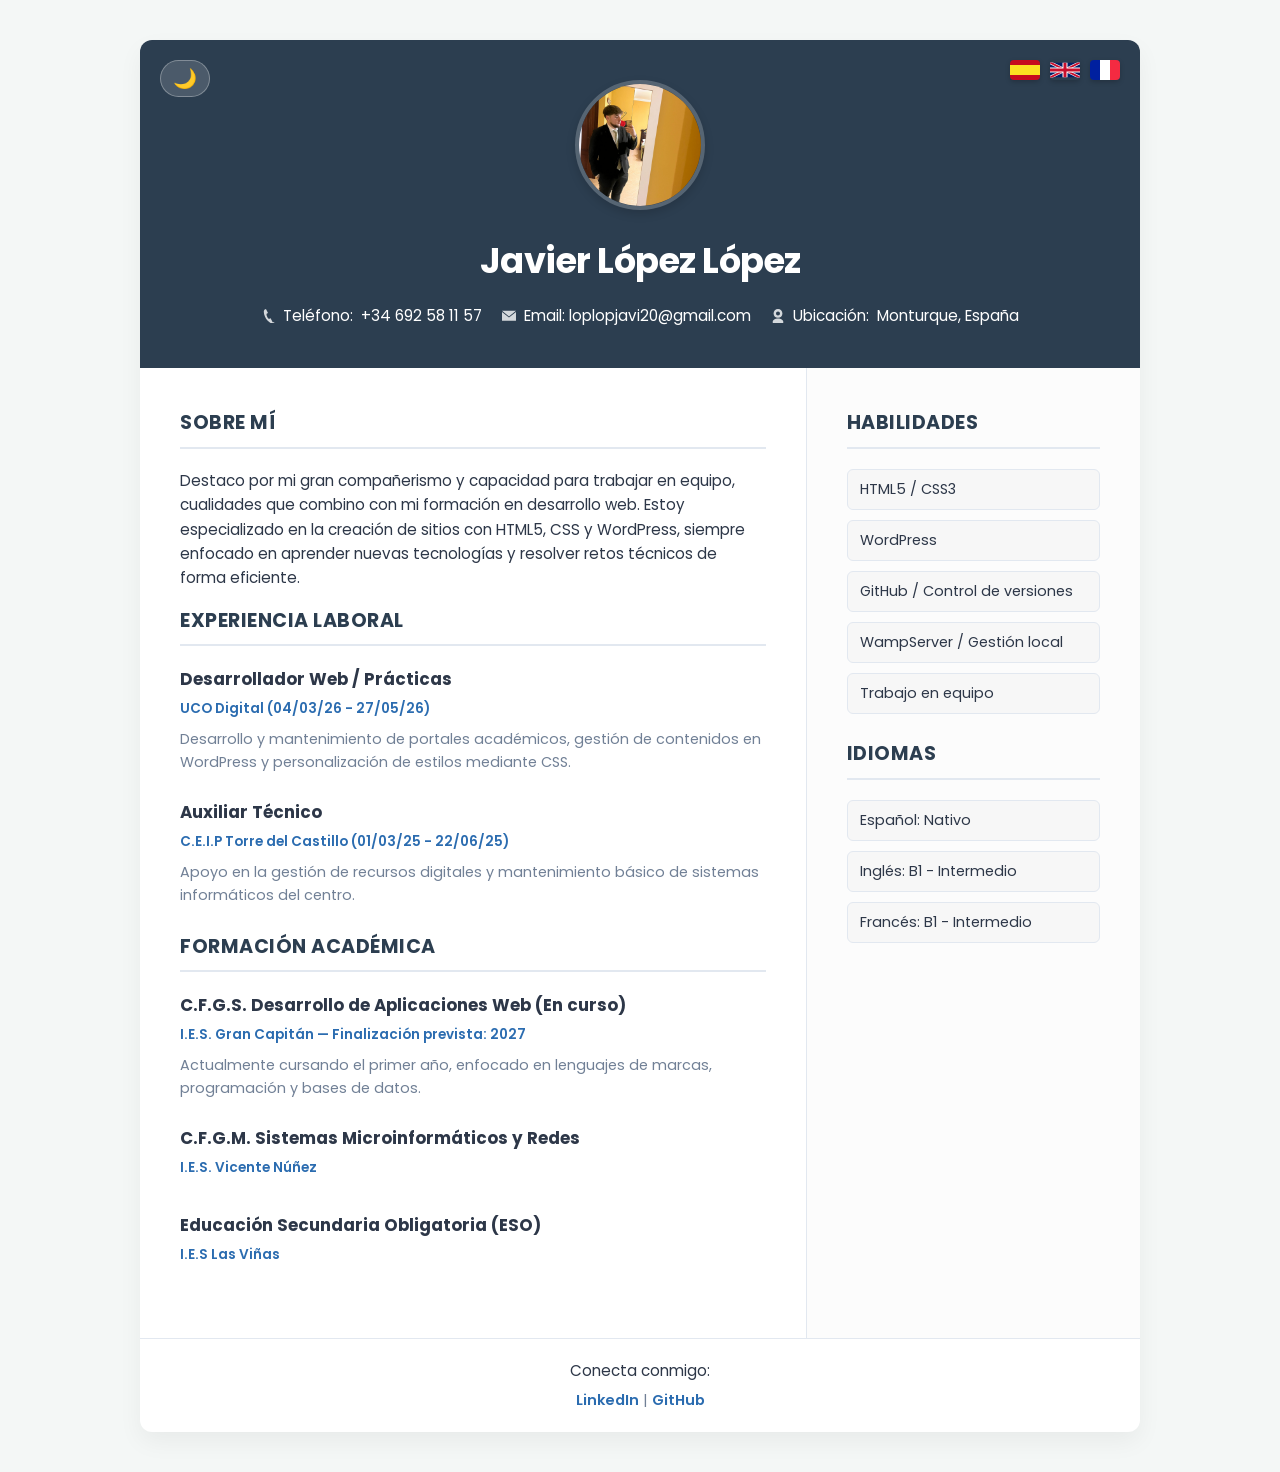
==== index.html @ 89aa53de "Add files via upload" ====
<!DOCTYPE html>
<html lang="es">
<head>
    <meta charset="UTF-8">
    <meta name="viewport" content="width=device-width, initial-scale=1.0">
    <title>CV Javier López López</title>
    <link href="https://fonts.googleapis.com/css2?family=Poppins:wght@300;400;600;700&display=swap" rel="stylesheet">
    <style>
        /* Variables globales para gestionar los temas visuales */
        :root {
            --bg-body: #f4f7f6;
            --bg-card: #ffffff;
            --text-main: #2d3748;
            --text-muted: #718096;
            --primary-color: #2c3e50; /* Tu azul marino original */
            --accent-color: #2b6cb0;
            --border-color: #e2e8f0;
            --header-text: #ffffff;
        }

        /* MODO OSCURO PREMIUM: Colores suaves, elegantes y de alto contraste pero relajados */
        body.dark-mode {
            --bg-body: #0b0f17;       /* Fondo de página negro azulado muy elegante */
            --bg-card: #161f30;       /* Cajas de contenido ligeramente más claras */
            --text-main: #f1f5f9;     /* Texto principal blanco roto (no daña la vista) */
            --text-muted: #94a3b8;    /* Texto secundario gris claro legible */
            --primary-color: #5a0c0c; /* ROJO VINOTINTO PROFESIONAL (Sustituye al rojo chillón) */
            --accent-color: #f87171;   /* Toques de color suaves */
            --border-color: #24324d;   /* Bordes y líneas divisorias integrados */
            --header-text: #ffffff;   /* Texto del header en blanco sobre el fondo vino */
        }

        /* Estilos Base y Reset */
        * {
            margin: 0;
            padding: 0;
            box-sizing: border-box;
        }

        body {
            font-family: 'Poppins', sans-serif;
            background-color: var(--bg-body);
            color: var(--text-main);
            line-height: 1.6;
            padding: 40px 20px;
            transition: background-color 0.3s, color 0.3s;
        }

        .container {
            max-width: 1000px;
            margin: 0 auto;
            background-color: var(--bg-card);
            border-radius: 12px;
            overflow: hidden;
            box-shadow: 0 10px 25px rgba(0, 0, 0, 0.05);
            transition: background-color 0.3s, box-shadow 0.3s;
        }

        /* Encabezado Principal */
        header {
            background-color: var(--primary-color);
            color: var(--header-text);
            padding: 40px;
            position: relative;
            text-align: center;
            transition: background-color 0.3s;
        }

        header img {
            border-radius: 50%;
            border: 4px solid rgba(255, 255, 255, 0.2);
            object-fit: cover;
            margin-bottom: 15px;
            box-shadow: 0 4px 10px rgba(0,0,0,0.15);
        }

        header h1 {
            font-size: 2.2rem;
            font-weight: 700;
            letter-spacing: -0.5px;
            margin-bottom: 15px;
        }

        .contact-info {
            display: flex;
            flex-wrap: wrap;
            justify-content: center;
            gap: 20px;
            font-size: 0.95rem;
        }

        .contact-item {
            display: flex;
            align-items: center;
            gap: 8px;
        }

        .contact-item svg {
            fill: currentColor;
            opacity: 0.8;
        }

        /* Botones de Control Flotantes */
        .btn-modo-izq {
            position: absolute;
            top: 20px;
            left: 20px;
            background: rgba(255, 255, 255, 0.15);
            border: 1px solid rgba(255, 255, 255, 0.3);
            font-size: 1.2rem;
            cursor: pointer;
            padding: 6px 12px;
            border-radius: 20px;
            transition: all 0.2s;
            display: inline-flex;
            align-items: center;
        }
        .btn-modo-izq:hover {
            transform: scale(1.05);
            background: rgba(255, 255, 255, 0.3);
        }

        .idiomas-selector-der {
            position: absolute;
            top: 20px;
            right: 20px;
            display: flex;
            gap: 10px;
        }
        .idiomas-selector-der span {
            cursor: pointer;
            display: inline-flex;
            align-items: center;
            transition: transform 0.2s;
            box-shadow: 0 2px 5px rgba(0,0,0,0.2);
            border-radius: 4px;
            overflow: hidden;
        }
        .idiomas-selector-der span:hover {
            transform: scale(1.1);
        }

        /* Estructura de Columnas Asimétrica */
        .cv-content {
            display: grid;
            grid-template-columns: 2fr 1fr;
            transition: border-color 0.3s;
        }

        main {
            padding: 40px;
            border-right: 1px solid var(--border-color);
            transition: border-color 0.3s;
        }

        aside {
            padding: 40px;
            background-color: rgba(0, 0, 0, 0.01);
        }

        /* Estilos de Secciones y Textos */
        h2 {
            color: var(--accent-color);
            font-size: 1.2rem;
            font-weight: 700;
            text-transform: uppercase;
            letter-spacing: 0.5px;
            margin-bottom: 20px;
            padding-bottom: 8px;
            border-bottom: 2px solid var(--border-color);
            transition: color 0.3s, border-color 0.3s;
        }
        
        /* En el modo claro, preferimos que los h2 usen el azul primario */
        body:not(.dark-mode) h2 {
            color: var(--primary-color);
        }

        p {
            font-size: 0.95rem;
            margin-bottom: 15px;
            color: var(--text-main);
        }

        ul {
            list-style: none;
            margin-bottom: 25px;
        }

        .timeline-item {
            margin-bottom: 25px;
            position: relative;
        }

        .timeline-item strong {
            display: block;
            font-size: 1.05rem;
            color: var(--text-main);
            margin-bottom: 2px;
        }

        .timeline-date {
            display: inline-block;
            font-size: 0.85rem;
            color: var(--accent-color);
            font-weight: 600;
            margin-bottom: 8px;
            transition: color 0.3s;
        }

        .timeline-item p {
            color: var(--text-muted);
            font-size: 0.9rem;
        }

        /* Lista de Habilidades e Idiomas */
        .skill-list li {
            background: rgba(0, 0, 0, 0.02);
            border: 1px solid var(--border-color);
            padding: 8px 12px;
            border-radius: 6px;
            margin-bottom: 10px;
            font-size: 0.9rem;
            font-weight: 400;
            color: var(--text-main);
            transition: background 0.3s, border-color 0.3s;
        }
        body.dark-mode .skill-list li {
            background: rgba(255, 255, 255, 0.03);
        }

        /* Pie de página */
        footer {
            padding: 20px;
            text-align: center;
            border-top: 1px solid var(--border-color);
            font-size: 0.9rem;
            color: var(--text-muted);
            transition: border-color 0.3s;
        }

        footer a {
            color: var(--accent-color);
            text-decoration: none;
            font-weight: 600;
            transition: color 0.3s;
        }
        footer a:hover {
            text-decoration: underline;
        }

        /* Diseño Adaptable (Responsive) para móviles */
        @media (max-width: 768px) {
            .cv-content {
                grid-template-columns: 1fr;
            }
            main {
                border-right: none;
                border-bottom: 1px solid var(--border-color);
                padding: 30px 20px;
            }
            aside {
                padding: 30px 20px;
            }
            header {
                padding: 60px 20px 30px 20px;
            }
            .contact-info {
                flex-direction: column;
                align-items: center;
                gap: 10px;
            }
        }
    </style>
</head>
<body>

    <div class="container">
        <header>
            <button class="btn-modo-izq" onclick="toggleModo()" aria-label="Cambiar tema visual">🌙</button>

            <div class="idiomas-selector-der">
                <span onclick="cambiarIdioma('es')" title="Español">
                    <svg viewBox="0 0 750 500" width="30" height="20" aria-hidden="true">
                        <rect width="750" height="500" fill="#c60b1e"/>
                        <rect width="750" height="250" y="125" fill="#fbe122"/>
                    </svg>
                </span>
                <span onclick="cambiarIdioma('en')" title="English">
                    <svg viewBox="0 0 60 30" width="30" height="20" aria-hidden="true">
                        <clipPath id="s"><path d="M0,0 v30 h60 v-30 z"/></clipPath>
                        <path d="M0,0 v30 h60 v-30 z" fill="#012169" clip-path="url(#s)"/>
                        <path d="M0,0 L60,30 M60,0 L0,30" stroke="#fff" stroke-width="6" clip-path="url(#s)"/>
                        <path d="M0,0 L60,30 M60,0 L0,30" stroke="#c8102e" stroke-width="4" clip-path="url(#s)"/>
                        <path d="M30,0 v30 M0,15 h60" stroke="#fff" stroke-width="10" clip-path="url(#s)"/>
                        <path d="M30,0 v30 M0,15 h60" stroke="#c8102e" stroke-width="6" clip-path="url(#s)"/>
                    </svg>
                </span>
                <span onclick="cambiarIdioma('fr')" title="Français">
                    <svg viewBox="0 0 3 2" width="30" height="20" aria-hidden="true">
                        <rect width="1" height="2" fill="#00209F"/>
                        <rect width="1" height="2" x="1" fill="#FFF"/>
                        <rect width="1" height="2" x="2" fill="#F42A41"/>
                    </svg>
                </span>
            </div>

            <div>
                <img src="images/perfil.jpg" alt="Fotografía de Javier López López" width="130" height="130">
                <h1>Javier López López</h1>
                
                <div class="contact-info">
                    <div class="contact-item">
                        <svg width="14" height="14" viewBox="0 0 24 24"><path d="M20 22.621l-3.521-6.795c-.008.004-1.974.97-2.064 1.011-2.24 1.086-6.753-7.859-4.161-9.113.19-.092 1.748-.846 1.748-.846l-3.511-6.878s-1.701.826-1.895.919c-3.725 1.802-1.258 12.593 4.908 19.349 6.276 6.875 12.188 4.116 12.188 4.116l-1.693-1.763z"/></svg>
                        <span data-es="Teléfono:" data-en="Phone:" data-fr="Téléphone:">Teléfono:</span> +34 692 58 11 57
                    </div>
                    <div class="contact-item">
                        <svg width="14" height="14" viewBox="0 0 24 24"><path d="M12 12.713l-11.985-9.713h23.971l-11.986 9.713zm-12.015-7.743v15.03h24v-15.03l-12 9.73-12-9.73z"/></svg>
                        Email: loplopjavi20@gmail.com
                    </div>
                    <div class="contact-item">
                        <svg width="14" height="14" viewBox="0 0 24 24"><path d="M12 0c-4.198 0-7.6 3.402-7.6 7.602 0 4.198 3.402 7.6 7.6 7.6s7.6-3.402 7.6-7.602c0-4.198-3.402-7.6-7.6-7.6zm0 11c-1.878 0-3.4-1.522-3.4-3.4s1.522-3.4 3.4-3.4 3.4 1.522 3.4 3.4-1.522 3.4-3.4 3.4zm0 5.125c-4.902 0-9 2.446-9 5.5v2.375h18v-2.375c0-3.054-4.098-5.5-9-5.5z"/></svg>
                        <span data-es="Ubicación:" data-en="Location:" data-fr="Emplacement:">Ubicación:</span> Monturque, España
                    </div>
                </div>
            </div>
        </header>

        <div class="cv-content">
            <main>
                <section>
                    <h2 data-es="Sobre mí" data-en="About me" data-fr="À propos de moi">Sobre mí</h2>
                    <p data-es="Destaco por mi gran compañerismo y capacidad para trabajar en equipo, cualidades que combino con mi formación en desarrollo web. Estoy especializado en la creación de sitios con HTML5, CSS y WordPress, siempre enfocado en aprender nuevas tecnologías y resolver retos técnicos de forma eficiente." 
                       data-en="I stand out for my great camaraderie and teamwork skills, qualities that I combine with my web development training. I specialize in creating sites with HTML5, CSS, and WordPress, always focused on learning new technologies and solving technical challenges efficiently." 
                       data-fr="Je me distingue por mon grand esprit de camaraderie et ma capacité à travailler en équipe, des qualités que j'associe à ma formation en développement web. Je suis spécialisé dans la création de sites avec HTML5, CSS et WordPress, toujours axé sur l'apprentissage de nouvelles technologies et la résolution efficace de défis techniques.">
                       Destaco por mi gran compañerismo y capacidad para trabajar en equipo, cualidades que combino con mi formación en desarrollo web. Estoy especializado en la creación de sitios con HTML5, CSS y WordPress, siempre enfocado en aprender nuevas tecnologías y resolver retos técnicos de forma eficiente.
                    </p>

                    <h2 data-es="Experiencia Laboral" data-en="Work Experience" data-fr="Expérience Professionnelle">Experiencia Laboral</h2>
                    <ul>
                        <li class="timeline-item">
                            <strong data-es="Desarrollador Web / Prácticas" data-en="Web Developer / Internship" data-fr="Développeur Web / Stage">Desarrollador Web / Prácticas</strong>
                            <span class="timeline-date">UCO Digital (04/03/26 - 27/05/26)</span>
                            <p data-es="Desarrollo y mantenimiento de portales académicos, gestión de contenidos en WordPress y personalización de estilos mediante CSS." 
                               data-en="Development and maintenance of academic portals, content management in WordPress, and style customization using CSS." 
                               data-fr="Développement et maintenance de portales académiques, gestion de contenu sur WordPress y personnalisation des styles via CSS.">
                               Desarrollo y mantenimiento de portales académicos, gestión de contenidos en WordPress y personalización de estilos mediante CSS.
                            </p>
                        </li>
                        <li class="timeline-item">
                            <strong data-es="Auxiliar Técnico" data-en="Technical Assistant" data-fr="Assistant Technique">Auxiliar Técnico</strong>
                            <span class="timeline-date">C.E.I.P Torre del Castillo (01/03/25 - 22/06/25)</span>
                            <p data-es="Apoyo en la gestión de recursos digitales y mantenimiento básico de sistemas informáticos del centro." 
                               data-en="Support in the management of digital resources and basic maintenance of the center's computer systems." 
                               data-fr="Soutien dans la gestion des ressources numériques et maintenance de base des systèmes informatiques du centre.">
                               Apoyo en la gestión de recursos digitales y mantenimiento básico de sistemas informáticos del centro.
                            </p>
                        </li>
                    </ul>

                    <h2 data-es="Formación Académica" data-en="Education" data-fr="Formation Académique">Formación Académica</h2>
                    <ul>
                        <li class="timeline-item">
                            <strong data-es="C.F.G.S. Desarrollo de Aplicaciones Web (En curso)" data-en="HND in Web Applications Development (In progress)" data-fr="B.T.S. Développeur d'Applications Web (En cours)">C.F.G.S. Desarrollo de Aplicaciones Web (En curso)</strong>
                            <span class="timeline-date">I.E.S. Gran Capitán — <span data-es="Finalización prevista:" data-en="Expected completion:" data-fr="Fin prévue:">Finalización prevista:</span> 2027</span>
                            <p data-es="Actualmente cursando el primer año, enfocado en lenguajes de marcas, programación y bases de datos." 
                               data-en="Currently in my first year, focusing on markup languages, programming, and databases." 
                               data-fr="Actuellement en première année, axé sur les langages de balisage, la programmation et les bases de données.">
                               Actualmente cursando el primer año, enfocado en lenguajes de marcas, programación y bases de datos.
                            </p>
                        </li>
                        <li class="timeline-item">
                            <strong data-es="C.F.G.M. Sistemas Microinformáticos y Redes" data-en="VET in Microcomputer Systems and Networks" data-fr="C.A.P. Systèmes Microinformatiques et Réseaux">C.F.G.M. Sistemas Microinformáticos y Redes</strong>
                            <span class="timeline-date">I.E.S. Vicente Núñez</span>
                        </li>
                        <li class="timeline-item">
                            <strong data-es="Educación Secundaria Obligatoria (ESO)" data-en="Compulsory Secondary Education (ESO)" data-fr="Enseignement Secondaire Obligatoire (ESO)">Educación Secundaria Obligatoria (ESO)</strong>
                            <span class="timeline-date">I.E.S Las Viñas</span>
                        </li>
                    </ul>
                </section>
            </main>

            <aside>
                <h2 data-es="Habilidades" data-en="Skills" data-fr="Compétences">Habilidades</h2>
                <ul class="skill-list">
                    <li>HTML5 / CSS3</li>
                    <li>WordPress</li>
                    <li>GitHub / <span data-es="Control de versiones" data-en="Version Control" data-fr="Contrôle de Version">Control de versiones</span></li>
                    <li>WampServer / <span data-es="Gestión local" data-en="Local Management" data-fr="Gestion Locale">Gestión local</span></li>
                    <li data-es="Trabajo en equipo" data-en="Teamwork" data-fr="Travail d'équipe">Trabajo en equipo</li>
                </ul>

                <h2 data-es="Idiomas" data-en="Languages" data-fr="Langues">Idiomas</h2>
                <ul class="skill-list">
                    <li><span data-es="Español: Nativo" data-en="Spanish: Native" data-fr="Espagnol: Maternelle">Español: Nativo</span></li>
                    <li><span data-es="Inglés: B1 - Intermedio" data-en="English: B1 - Intermediate" data-fr="Anglais: B1 - Intermédiaire">Inglés: B1 - Intermedio</span></li>
                    <li><span data-es="Francés: B1 - Intermedio" data-en="French: B1 - Intermediate" data-fr="Français: B1 - Intermédiaire">Francés: B1 - Intermedio</span></li>
                </ul>
            </aside>
        </div>

        <footer>
            <div>
                <p style="margin-bottom: 5px;" data-es="Conecta conmigo:" data-en="Connect with me:" data-fr="Contactez-moi:">Conecta conmigo:</p>
                <a href="https://www.linkedin.com/in/tu-usuario" target="_blank">LinkedIn</a> | 
                <a href="https://github.com/tu-usuario" target="_blank">GitHub</a>
            </div>
        </footer>
    </div>

    <script>
        function cambiarIdioma(idioma) {
            document.documentElement.lang = idioma;
            const elementos = document.querySelectorAll(`[data-${idioma}]`);
            elementos.forEach(el => {
                el.textContent = el.getAttribute(`data-${idioma}`);
            });
        }

        function toggleModo() {
            const body = document.body;
            body.classList.toggle('dark-mode');
            
            const boton = document.querySelector('.btn-modo-izq');
            if(body.classList.contains('dark-mode')) {
                boton.textContent = '☀️';
                boton.setAttribute('aria-label', 'Cambiar a modo claro');
            } else {
                boton.textContent = '🌙';
                boton.setAttribute('aria-label', 'Cambiar a modo oscuro');
            }
        }
    </script>
</body>
</html>
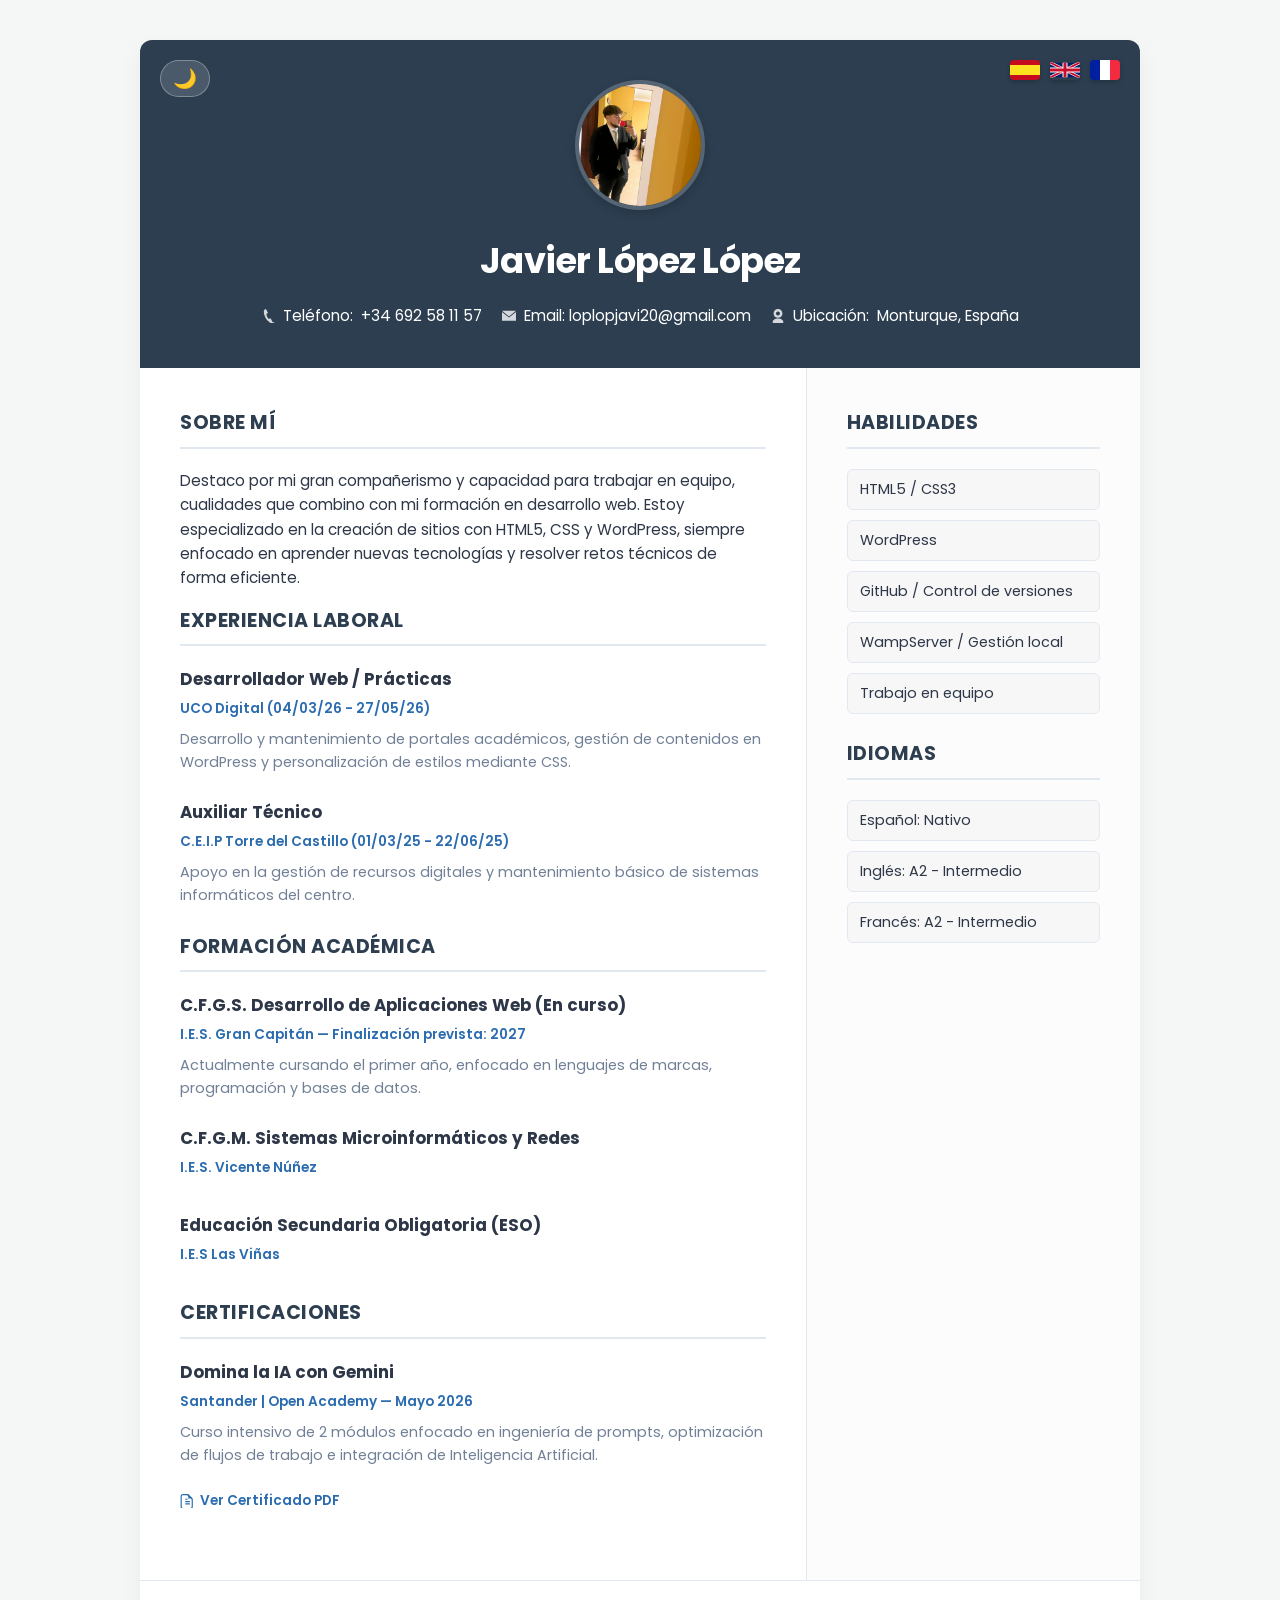
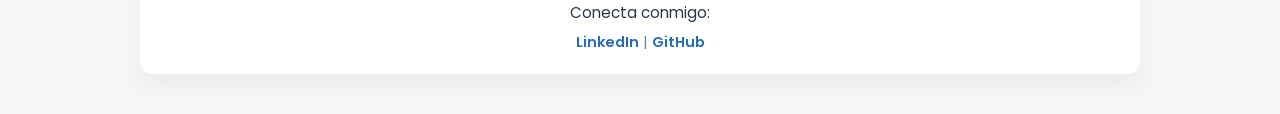
==== commit f10dabf0: "Add files via upload" ====
--- a/index.html
+++ b/index.html
@@ -211,6 +211,23 @@
         .timeline-item p {
             color: var(--text-muted);
             font-size: 0.9rem;
+        }
+
+        /* Estilo para los enlaces de los certificados */
+        .btn-certificado {
+            display: inline-flex;
+            align-items: center;
+            gap: 6px;
+            margin-top: 8px;
+            font-size: 0.85rem;
+            color: var(--accent-color);
+            text-decoration: none;
+            font-weight: 600;
+            transition: opacity 0.2s;
+        }
+        .btn-certificado:hover {
+            text-decoration: underline;
+            opacity: 0.8;
         }
 
         /* Lista de Habilidades e Idiomas */
@@ -378,6 +395,23 @@
                             <span class="timeline-date">I.E.S Las Viñas</span>
                         </li>
                     </ul>
+
+                    <h2 data-es="Certificaciones" data-en="Certifications" data-fr="Certifications">Certificaciones</h2>
+                    <ul>
+                        <li class="timeline-item">
+                            <strong data-es="Domina la IA con Gemini" data-en="Master AI with Gemini" data-fr="Maîtrisez l'IA avec Gemini">Domina la IA con Gemini</strong>
+                            <span class="timeline-date" data-es="Santander | Open Academy — Mayo 2026" data-en="Santander | Open Academy — May 2026" data-fr="Santander | Open Academy — Mai 2026">Santander | Open Academy — Mayo 2026</span>
+                            <p data-es="Curso intensivo de 2 módulos enfocado en ingeniería de prompts, optimización de flujos de trabajo e integración de Inteligencia Artificial." 
+                               data-en="Intensive 2-module course focusing on prompt engineering, workflow optimization, and Artificial Intelligence integration." 
+                               data-fr="Cours intensif de 2 modules axé sur l'ingénierie des prompts, l'optimisation des flux de travail et l'intégration de l'Intelligence Artificielle.">
+                               Curso intensivo de 2 módulos enfocado en ingeniería de prompts, optimización de flujos de trabajo e integración de Inteligencia Artificial.
+                            </p>
+                            <a href="certificado/Certificado-IA.pdf" target="_blank" class="btn-certificado" aria-label="Ver Certificado">
+                                <svg width="14" height="14" viewBox="0 0 24 24" fill="currentColor"><path d="M11.362 2c4.156 0 2.638 6 2.638 6s6-1.55 6 2.457v11.543c0 1.104-.896 2-2 2h-13c-1.104 0-2-.896-2-2v-18c0-1.104.896-2 2-2h6.362zm.638-2h-7c-2.209 0-4 1.791-4 4v18c0 2.209 1.791 4 4 4h13c2.209 0 4-1.791 4-4v-12.543c0-1.13-.449-2.215-1.252-3.018l-5.73-5.73c-.802-.803-1.887-1.252-3.018-1.252zm-3 18h8v-2h-8v2zm0-4h8v-2h-8v2zm0-4h4v-2h-4v2z"/></svg>
+                                <span data-es="Ver Certificado PDF" data-en="View PDF Certificate" data-fr="Voir le Certificat PDF">Ver Certificado PDF</span>
+                            </a>
+                        </li>
+                    </ul>
                 </section>
             </main>
 
@@ -394,8 +428,8 @@
                 <h2 data-es="Idiomas" data-en="Languages" data-fr="Langues">Idiomas</h2>
                 <ul class="skill-list">
                     <li><span data-es="Español: Nativo" data-en="Spanish: Native" data-fr="Espagnol: Maternelle">Español: Nativo</span></li>
-                    <li><span data-es="Inglés: B1 - Intermedio" data-en="English: B1 - Intermediate" data-fr="Anglais: B1 - Intermédiaire">Inglés: B1 - Intermedio</span></li>
-                    <li><span data-es="Francés: B1 - Intermedio" data-en="French: B1 - Intermediate" data-fr="Français: B1 - Intermédiaire">Francés: B1 - Intermedio</span></li>
+                    <li><span data-es="Inglés: A2 - Intermedio" data-en="English: A2 - Intermediate" data-fr="Anglais: A2 - Intermédiaire">Inglés: A2 - Intermedio</span></li>
+                    <li><span data-es="Francés: A2 - Intermedio" data-en="French: A2 - Intermediate" data-fr="Français: A2 - Intermédiaire">Francés: A2 - Intermedio</span></li>
                 </ul>
             </aside>
         </div>
@@ -403,7 +437,7 @@
         <footer>
             <div>
                 <p style="margin-bottom: 5px;" data-es="Conecta conmigo:" data-en="Connect with me:" data-fr="Contactez-moi:">Conecta conmigo:</p>
-                <a href="https://www.linkedin.com/in/tu-usuario" target="_blank">LinkedIn</a> | 
+                <a href="https://www.linkedin.com/in/javierlopezlopez" target="_blank">LinkedIn</a> | 
                 <a href="https://github.com/tu-usuario" target="_blank">GitHub</a>
             </div>
         </footer>
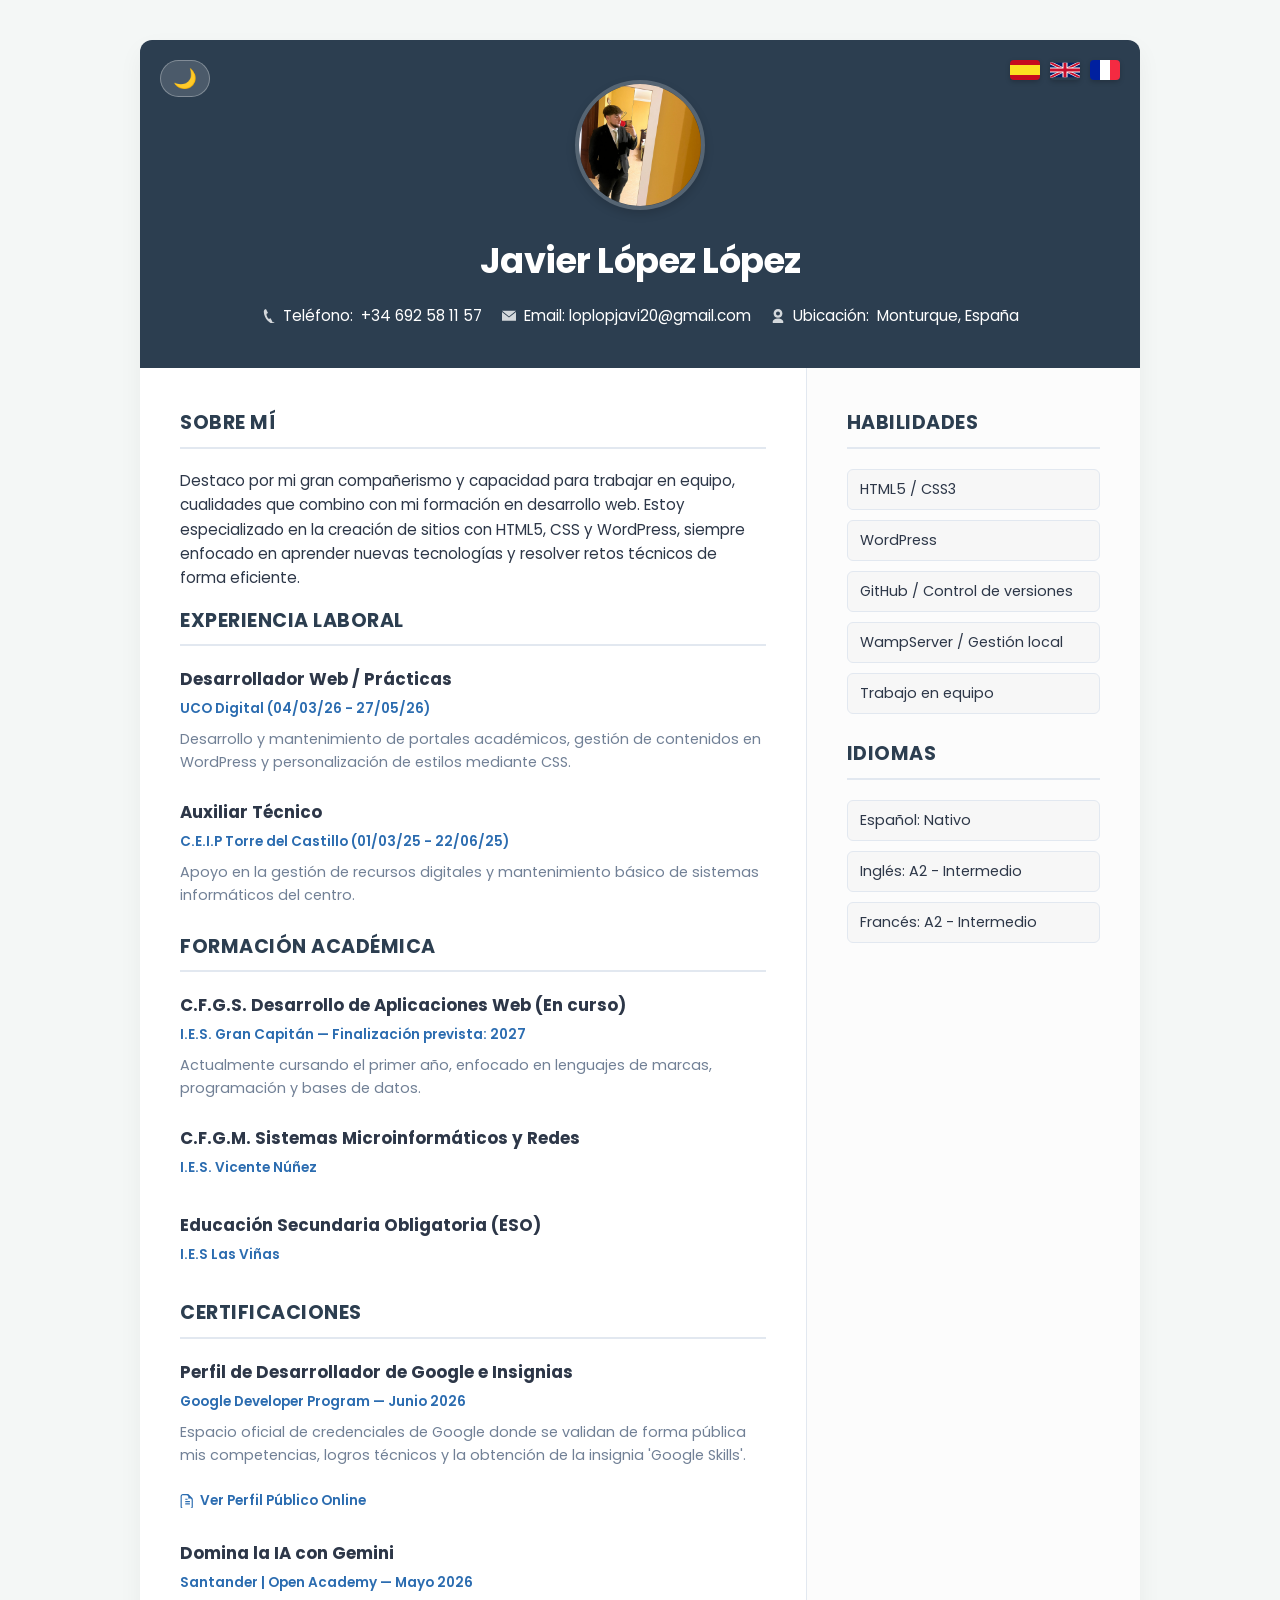
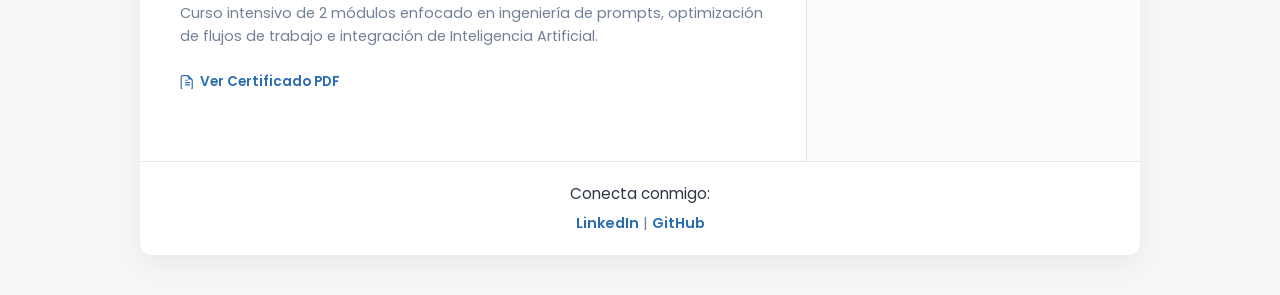
==== commit ab4b1bc7: "Add files via upload" ====
--- a/index.html
+++ b/index.html
@@ -398,6 +398,21 @@
 
                     <h2 data-es="Certificaciones" data-en="Certifications" data-fr="Certifications">Certificaciones</h2>
                     <ul>
+                        <!-- SECCIÓN ACTUALIZADA: Google Developer Profile con tu enlace público directo -->
+                        <li class="timeline-item">
+                            <strong data-es="Perfil de Desarrollador de Google e Insignias" data-en="Google Developer Profile & Badges" data-fr="Profil Développeur Google & Badges">Perfil de Desarrollador de Google e Insignias</strong>
+                            <span class="timeline-date" data-es="Google Developer Program — Junio 2026" data-en="Google Developer Program — June 2026" data-fr="Google Developer Program — Juin 2026">Google Developer Program — Junio 2026</span>
+                            <p data-es="Espacio oficial de credenciales de Google donde se validan de forma pública mis competencias, logros técnicos y la obtención de la insignia 'Google Skills'." 
+                               data-en="Official Google credential space where my skills, technical achievements, and the acquisition of the 'Google Skills' badge are publicly validated." 
+                               data-fr="Espace de certification officiel de Google où mes compétences, mes réalisations techniques y l'obtention du badge 'Google Skills' sont validées publiquement.">
+                               Espacio oficial de credenciales de Google donde se validan de forma pública mis competencias, logros técnicos y la obtención de la insignia 'Google Skills'.
+                            </p>
+                            <a href="https://me.developers.google.com/u/107146499577730370060" target="_blank" class="btn-certificado" aria-label="Ver Perfil de Desarrollador de Google e Insignias">
+                                <svg width="14" height="14" viewBox="0 0 24 24" fill="currentColor"><path d="M11.362 2c4.156 0 2.638 6 2.638 6s6-1.55 6 2.457v11.543c0 1.104-.896 2-2 2h-13c-1.104 0-2-.896-2-2v-18c0-1.104.896-2 2-2h6.362zm.638-2h-7c-2.209 0-4 1.791-4 4v18c0 2.209 1.791 4 4 4h13c2.209 0 4-1.791 4-4v-12.543c0-1.13-.449-2.215-1.252-3.018l-5.73-5.73c-.802-.803-1.887-1.252-3.018-1.252zm-3 18h8v-2h-8v2zm0-4h8v-2h-8v2zm0-4h4v-2h-4v2z"/></svg>
+                                <span data-es="Ver Perfil Público Online" data-en="View Public Profile Online" data-fr="Voir le Profil Public en Ligne">Ver Perfil Público Online</span>
+                            </a>
+                        </li>
+
                         <li class="timeline-item">
                             <strong data-es="Domina la IA con Gemini" data-en="Master AI with Gemini" data-fr="Maîtrisez l'IA avec Gemini">Domina la IA con Gemini</strong>
                             <span class="timeline-date" data-es="Santander | Open Academy — Mayo 2026" data-en="Santander | Open Academy — May 2026" data-fr="Santander | Open Academy — Mai 2026">Santander | Open Academy — Mayo 2026</span>
@@ -438,7 +453,7 @@
             <div>
                 <p style="margin-bottom: 5px;" data-es="Conecta conmigo:" data-en="Connect with me:" data-fr="Contactez-moi:">Conecta conmigo:</p>
                 <a href="https://www.linkedin.com/in/javierlopezlopez" target="_blank">LinkedIn</a> | 
-                <a href="https://github.com/tu-usuario" target="_blank">GitHub</a>
+                <a href="https://github.com/jloplop" target="_blank">GitHub</a>
             </div>
         </footer>
     </div>
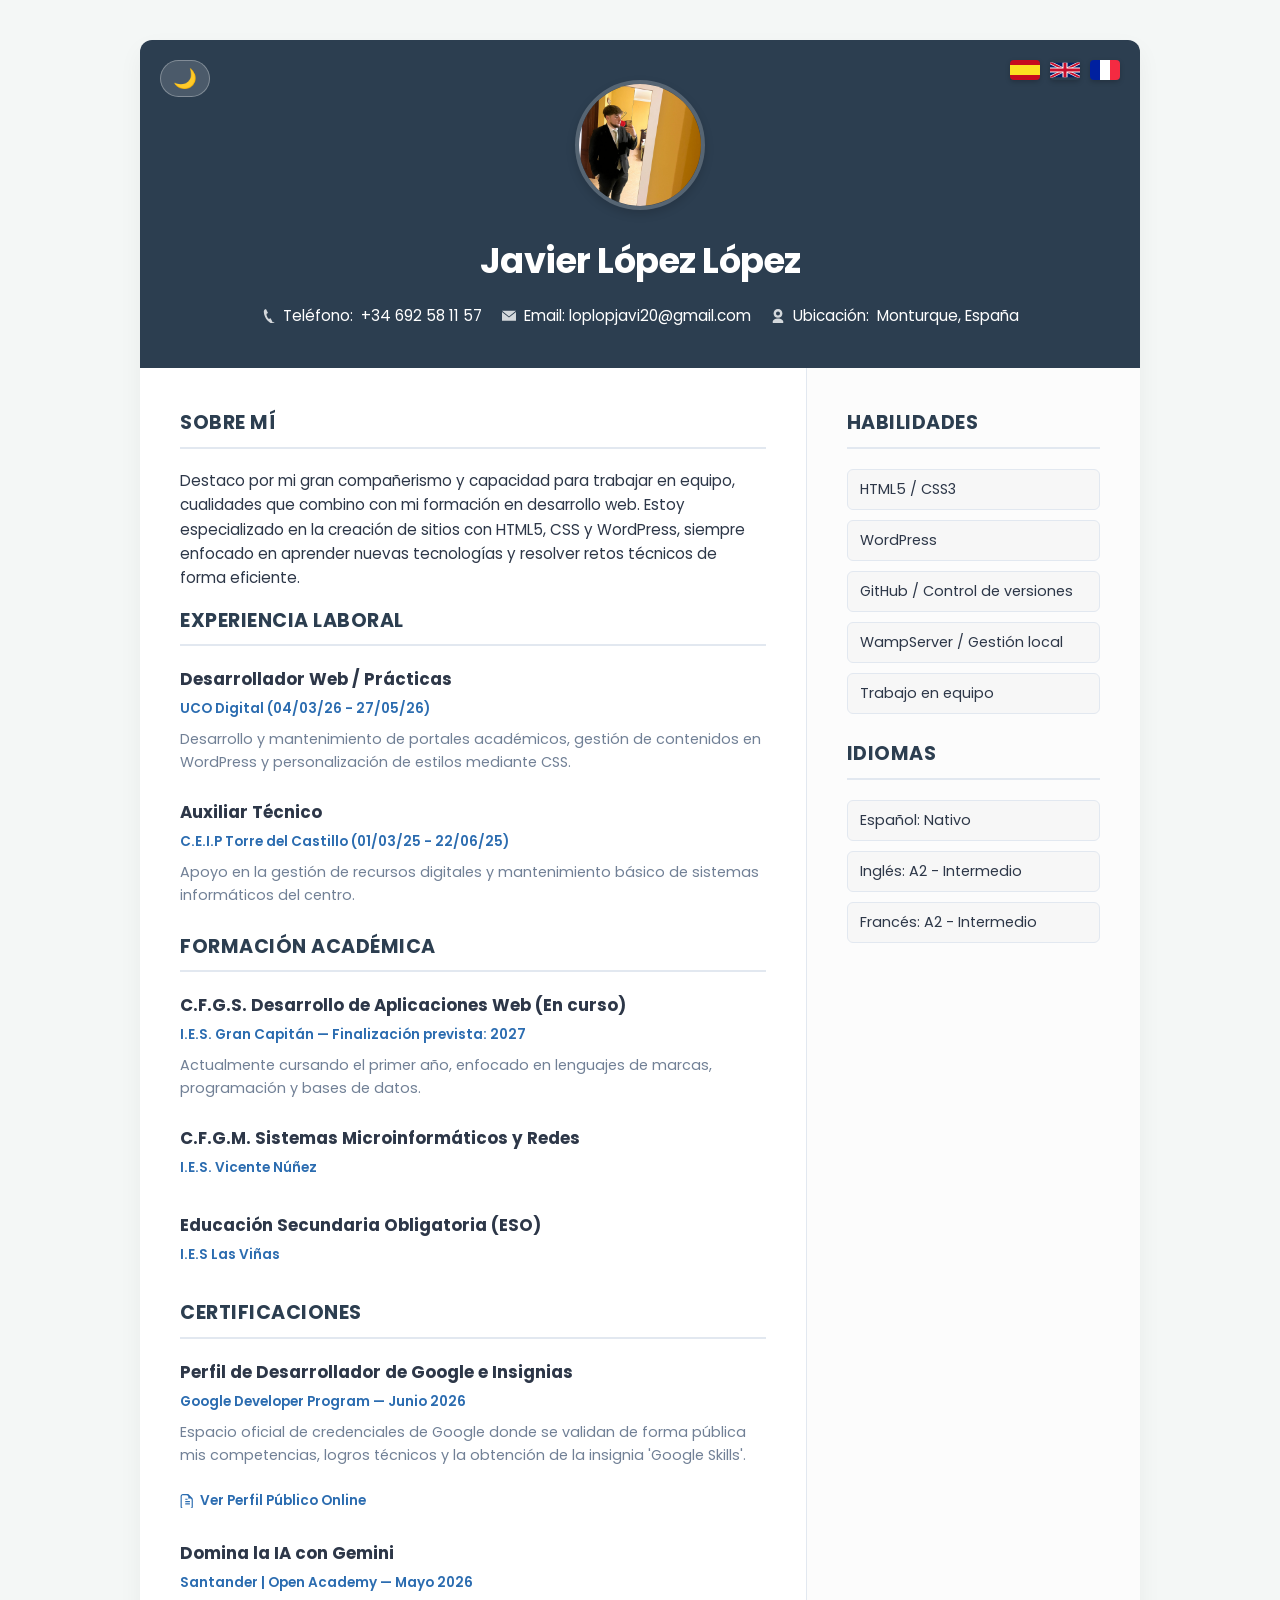
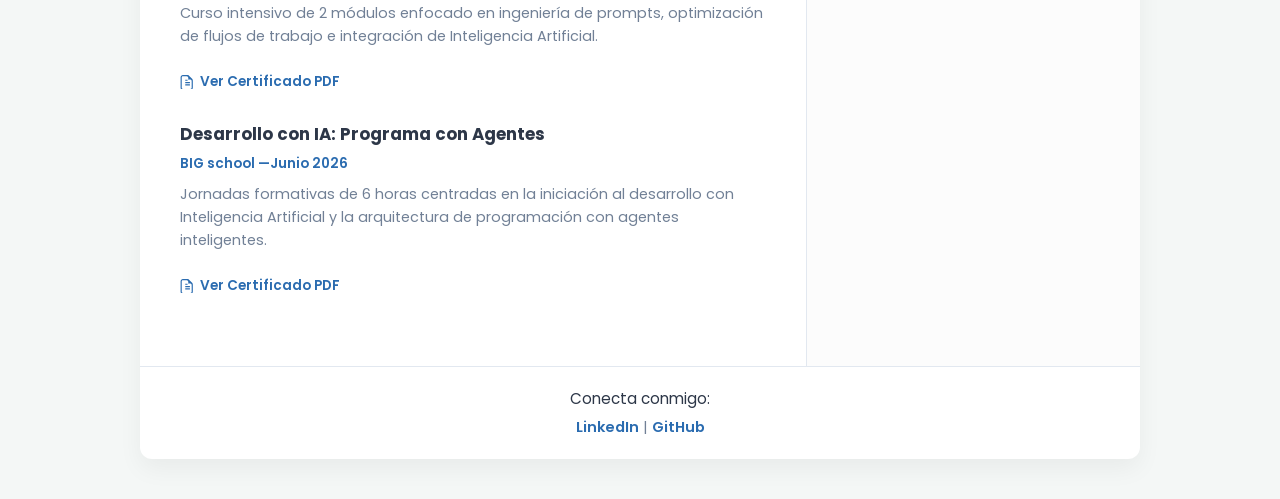
==== commit bf27a0a9: "Add files via upload" ====
--- a/index.html
+++ b/index.html
@@ -398,7 +398,7 @@
 
                     <h2 data-es="Certificaciones" data-en="Certifications" data-fr="Certifications">Certificaciones</h2>
                     <ul>
-                        <!-- SECCIÓN ACTUALIZADA: Google Developer Profile con tu enlace público directo -->
+                        <!-- SECCIÓN: Google Developer Profile con tu enlace público directo -->
                         <li class="timeline-item">
                             <strong data-es="Perfil de Desarrollador de Google e Insignias" data-en="Google Developer Profile & Badges" data-fr="Profil Développeur Google & Badges">Perfil de Desarrollador de Google e Insignias</strong>
                             <span class="timeline-date" data-es="Google Developer Program — Junio 2026" data-en="Google Developer Program — June 2026" data-fr="Google Developer Program — Juin 2026">Google Developer Program — Junio 2026</span>
@@ -413,6 +413,7 @@
                             </a>
                         </li>
 
+                        <!-- SECCIÓN: Domina la IA con Gemini -->
                         <li class="timeline-item">
                             <strong data-es="Domina la IA con Gemini" data-en="Master AI with Gemini" data-fr="Maîtrisez l'IA avec Gemini">Domina la IA con Gemini</strong>
                             <span class="timeline-date" data-es="Santander | Open Academy — Mayo 2026" data-en="Santander | Open Academy — May 2026" data-fr="Santander | Open Academy — Mai 2026">Santander | Open Academy — Mayo 2026</span>
@@ -422,6 +423,21 @@
                                Curso intensivo de 2 módulos enfocado en ingeniería de prompts, optimización de flujos de trabajo e integración de Inteligencia Artificial.
                             </p>
                             <a href="certificado/Certificado-IA.pdf" target="_blank" class="btn-certificado" aria-label="Ver Certificado">
+                                <svg width="14" height="14" viewBox="0 0 24 24" fill="currentColor"><path d="M11.362 2c4.156 0 2.638 6 2.638 6s6-1.55 6 2.457v11.543c0 1.104-.896 2-2 2h-13c-1.104 0-2-.896-2-2v-18c0-1.104.896-2 2-2h6.362zm.638-2h-7c-2.209 0-4 1.791-4 4v18c0 2.209 1.791 4 4 4h13c2.209 0 4-1.791 4-4v-12.543c0-1.13-.449-2.215-1.252-3.018l-5.73-5.73c-.802-.803-1.887-1.252-3.018-1.252zm-3 18h8v-2h-8v2zm0-4h8v-2h-8v2zm0-4h4v-2h-4v2z"/></svg>
+                                <span data-es="Ver Certificado PDF" data-en="View PDF Certificate" data-fr="Voir le Certificat PDF">Ver Certificado PDF</span>
+                            </a>
+                        </li>
+
+                        <!-- SECCIÓN ACTUALIZADA: Certificado Big School -->
+                        <li class="timeline-item">
+                            <strong data-es="Desarrollo con IA: Programa con Agentes" data-en="AI Development: Agent Programming" data-fr="Développement IA : Programmation avec Agents">Desarrollo con IA: Programa con Agentes</strong>
+                            <span class="timeline-date" data-es="BIG school — Junio 2026" data-en="BIG school — June 2026" data-fr="BIG school — Juin 2026">BIG school —Junio 2026</span>
+                            <p data-es="Jornadas formativas de 6 horas centradas en la iniciación al desarrollo con Inteligencia Artificial y la arquitectura de programación con agentes inteligentes." 
+                               data-en="6-hour training sessions focused on introduction to Artificial Intelligence development and the architectural programming of intelligent agents." 
+                               data-fr="Sessions de formation de 6 heures centrées sur l'initiation au développement avec l'Intelligence Artificielle et l'architecture de programmation avec des agents intelligents.">
+                               Jornadas formativas de 6 horas centradas en la iniciación al desarrollo con Inteligencia Artificial y la arquitectura de programación con agentes inteligentes.
+                            </p>
+                            <a href="certificado/Certificado-Big-School.pdf" target="_blank" class="btn-certificado" aria-label="Ver Certificado Big School">
                                 <svg width="14" height="14" viewBox="0 0 24 24" fill="currentColor"><path d="M11.362 2c4.156 0 2.638 6 2.638 6s6-1.55 6 2.457v11.543c0 1.104-.896 2-2 2h-13c-1.104 0-2-.896-2-2v-18c0-1.104.896-2 2-2h6.362zm.638-2h-7c-2.209 0-4 1.791-4 4v18c0 2.209 1.791 4 4 4h13c2.209 0 4-1.791 4-4v-12.543c0-1.13-.449-2.215-1.252-3.018l-5.73-5.73c-.802-.803-1.887-1.252-3.018-1.252zm-3 18h8v-2h-8v2zm0-4h8v-2h-8v2zm0-4h4v-2h-4v2z"/></svg>
                                 <span data-es="Ver Certificado PDF" data-en="View PDF Certificate" data-fr="Voir le Certificat PDF">Ver Certificado PDF</span>
                             </a>
